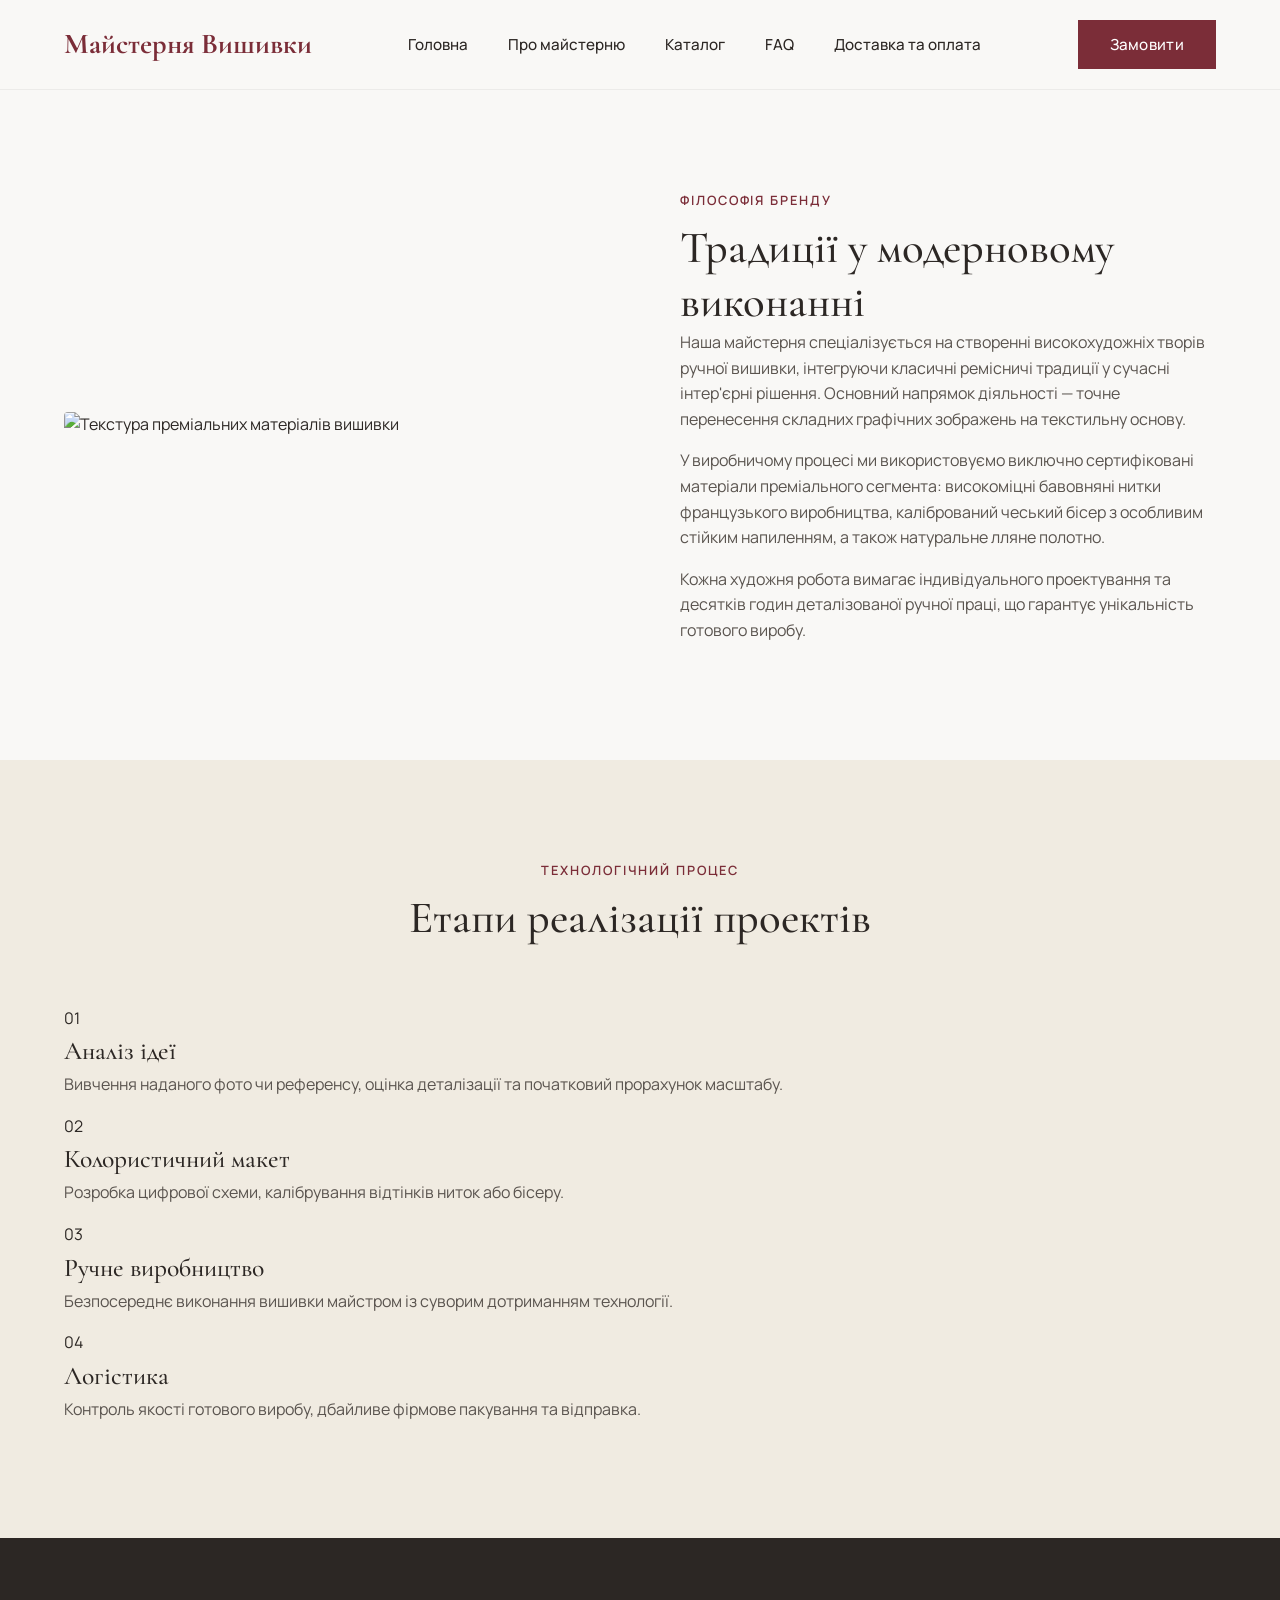
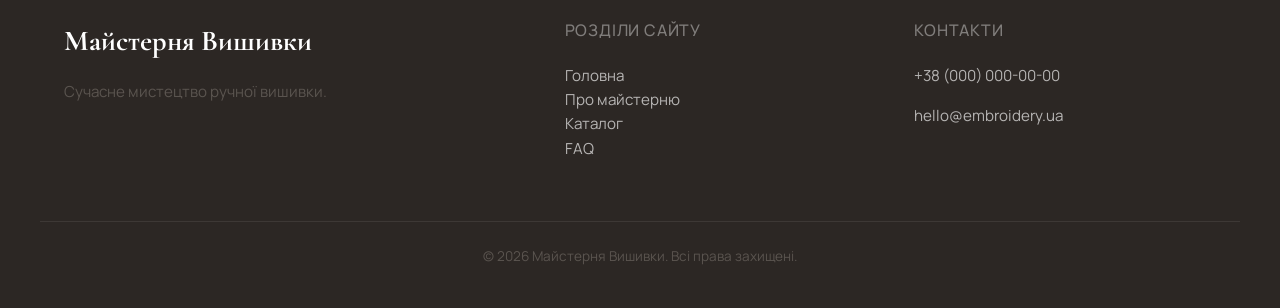
==== about.html @ 7879679a "Update about.html" ====
<!DOCTYPE html>
<html lang="uk">
<head>
  <meta charset="UTF-8">
  <meta name="viewport" content="width=device-width, initial-scale=1.0">
  <title>Про майстерню | Майстерня Вишивки</title>
  
  <link rel="preconnect" href="https://fonts.googleapis.com">
  <link rel="preconnect" href="https://fonts.gstatic.com" crossorigin>
  <link href="https://fonts.googleapis.com/css2?family=Cormorant+Garamond:wght@400;500;600;700&family=Manrope:wght@300;400;500;600&display=swap" rel="stylesheet">
  <link rel="stylesheet" href="style.css">
</head>
<body>

  <header class="site-header">
    <div class="container header-inner">
      <a href="index.html" class="logo">Майстерня Вишивки</a>
      
      <nav class="main-nav" id="main-nav">
        <ul class="nav-list">
          <li><a href="index.html" class="nav-link">Головна</a></li>
          <li><a href="about.html" class="nav-link active">Про майстерню</a></li>
          <li><a href="catalog.html" class="nav-link">Каталог</a></li>
          <li><a href="faq.html" class="nav-link">FAQ</a></li>
          <li><a href="contacts.html" class="nav-link">Доставка та оплата</a></li>
        </ul>
      </nav>

      <button class="btn btn-primary header-btn js-open-modal" data-product="Консультація зі сторінки Про нас">Замовити</button>
      <button class="burger-menu" id="burger-menu" aria-label="Відкрити меню">
        <span></span><span></span><span></span>
      </button>
    </div>
  </header>

  <main>
    <section class="about-page section-padding">
      <div class="container about-container">
        <div class="about-text fade-up">
          <span class="subtitle">Філософія бренду</span>
          <h2>Традиції у модерновому виконанні</h2>
          <p>Наша майстерня спеціалізується на створенні високохудожніх творів ручної вишивки, інтегруючи класичні ремісничі традиції у сучасні інтер'єрні рішення. Основний напрямок діяльності — точне перенесення складних графічних зображень на текстильну основу.</p>
          <p>У виробничому процесі ми використовуємо виключно сертифіковані матеріали преміального сегмента: високоміцні бавовняні нитки французького виробництва, калібрований чеський бісер з особливим стійким напиленням, а також натуральне лляне полотно.</p>
          <p>Кожна художня робота вимагає індивідуального проектування та десятків годин деталізованої ручної праці, що гарантує унікальність готового виробу.</p>
        </div>
        <div class="about-image fade-up delay-1">
          <!-- Зображення процесу або текстури матеріалів -->
          <img src="https://images.unsplash.com/photo-1606760227091-3dd870d97f1d?auto=format&fit=crop&w=800&q=80" alt="Текстура преміальних матеріалів вишивки">
        </div>
      </div>
    </section>

    <!-- Секція процесів -->
    <section class="steps section-padding" style="background-color: var(--highlight-bg);">
      <div class="container">
        <div class="section-header center fade-up">
          <span class="subtitle">Технологічний процес</span>
          <h2>Етапи реалізації проектів</h2>
        </div>
        <div class="steps-grid">
          <div class="step-item fade-up">
            <div class="step-number">01</div>
            <h3>Аналіз ідеї</h3>
            <p>Вивчення наданого фото чи референсу, оцінка деталізації та початковий прорахунок масштабу.</p>
          </div>
          <div class="step-item fade-up delay-1">
            <div class="step-number">02</div>
            <h3>Колористичний макет</h3>
            <p>Розробка цифрової схеми, калібрування відтінків ниток або бісеру.</p>
          </div>
          <div class="step-item fade-up delay-2">
            <div class="step-number">03</div>
            <h3>Ручне виробництво</h3>
            <p>Безпосереднє виконання вишивки майстром із суворим дотриманням технології.</p>
          </div>
          <div class="step-item fade-up delay-1">
            <div class="step-number">04</div>
            <h3>Логістика</h3>
            <p>Контроль якості готового виробу, дбайливе фірмове пакування та відправка.</p>
          </div>
        </div>
      </div>
    </section>
  </main>

  <footer class="site-footer">
    <div class="container footer-container">
      <div class="footer-brand">
        <span class="logo">Майстерня Вишивки</span>
        <p>Сучасне мистецтво ручної вишивки.</p>
      </div>
      <div class="footer-links">
        <h4>Розділи сайту</h4>
        <ul>
          <li><a href="index.html">Головна</a></li>
          <li><a href="about.html">Про майстерню</a></li>
          <li><a href="catalog.html">Каталог</a></li>
          <li><a href="faq.html">FAQ</a></li>
        </ul>
      </div>
      <div class="footer-contacts">
        <h4>Контакти</h4>
        <p><a href="tel:+380000000000">+38 (000) 000-00-00</a></p>
        <p><a href="mailto:hello@embroidery.ua">hello@embroidery.ua</a></p>
      </div>
    </div>
    <div class="footer-bottom container">
      <p>&copy; 2026 Майстерня Вишивки. Всі права захищені.</p>
    </div>
  </footer>

  <!-- Модальне вікно -->
  <div class="modal-overlay" id="order-modal" aria-hidden="true">
    <div class="modal-content">
      <button class="close-modal js-close-modal" aria-label="Закрити">&times;</button>
      <h2 class="modal-title">Обговорити замовлення</h2>
      <form class="order-form" id="order-form">
        <div class="form-group">
          <label for="user-name">Ім'я</label>
          <input type="text" id="user-name" name="name" required>
        </div>
        <div class="form-group">
          <label for="user-contact">Телефон або Месенджер</label>
          <input type="text" id="user-contact" name="contact" required>
        </div>
        <div class="form-group">
          <label for="work-format">Матеріал виконання</label>
          <select id="work-format" name="format">
            <option value="thread">Преміальні нитки муліне</option>
            <option value="beads">Калібрований чеський бісер</option>
            <option value="mixed">Змішана художня техніка</option>
          </select>
        </div>
        <div class="form-group">
          <label for="user-comment">Опис ідеї</label>
          <textarea id="user-comment" name="comment" rows="4"></textarea>
        </div>
        <button type="submit" class="btn btn-primary submit-btn">Відправити заявку</button>
        <div class="form-message" id="form-message"></div>
      </form>
    </div>
  </div>

  <script src="script.js"></script>
</body>
</html>
---- style.css ----
:root {
  --bg-color: #F9F8F6;
  --text-color: #2C2724;
  --text-light: #5A544F;
  --accent-color: #7B2D38;
  --accent-hover: #5A2028;
  --highlight-bg: #F0EBE1;
  --white: #FFFFFF;
  
  --font-serif: 'Cormorant Garamond', serif;
  --font-sans: 'Manrope', sans-serif;
  
  --transition: 0.4s cubic-bezier(0.25, 0.46, 0.45, 0.94);
}

* { box-sizing: border-box; margin: 0; padding: 0; }
html { scroll-behavior: smooth; }
body { font-family: var(--font-sans); background-color: var(--bg-color); color: var(--text-color); line-height: 1.6; font-size: 16px; overflow-x: hidden; }

h1, h2, h3, h4 { font-family: var(--font-serif); font-weight: 500; color: var(--text-color); }
h1 { font-size: clamp(2.5rem, 6vw, 4.2rem); line-height: 1.1; }
h2 { font-size: clamp(2rem, 4vw, 2.8rem); line-height: 1.2; }
h3 { font-size: 1.6rem; }
p { color: var(--text-light); margin-bottom: 1rem; }
a { color: inherit; text-decoration: none; transition: var(--transition); }
ul { list-style: none; }
button { font-family: inherit; cursor: pointer; border: none; background: none; }

.container { width: 100%; max-width: 1200px; margin: 0 auto; padding: 0 24px; }
.section-padding { padding: 100px 0; }
.center { text-align: center; }

.subtitle { display: block; font-size: 0.8rem; text-transform: uppercase; letter-spacing: 0.15em; color: var(--accent-color); font-weight: 600; margin-bottom: 12px; }
.section-header { margin-bottom: 60px; }

/* Buttons */
.btn { display: inline-block; padding: 14px 32px; font-size: 0.95rem; font-weight: 500; transition: var(--transition); letter-spacing: 0.02em; }
.btn-primary { background-color: var(--accent-color); color: var(--white); }
.btn-primary:hover { background-color: var(--accent-hover); transform: translateY(-2px); }
.btn-secondary { background-color: transparent; color: var(--text-color); border-bottom: 1px solid var(--text-color); padding: 14px 0; margin-left: 24px; }
.btn-secondary:hover { color: var(--accent-color); border-color: var(--accent-color); }
.btn-outline { border: 1px solid rgba(44, 39, 36, 0.3); color: var(--text-color); padding: 12px 24px; width: 100%; text-align: center; transition: all 0.3s ease; }
.btn-outline:hover { border-color: var(--accent-color); color: var(--white); background-color: var(--accent-color); }

/* Header */
.site-header { position: sticky; top: 0; z-index: 100; background-color: rgba(249, 248, 246, 0.95); backdrop-filter: blur(8px); border-bottom: 1px solid rgba(44, 39, 36, 0.06); padding: 20px 0; }
.header-inner { display: flex; justify-content: space-between; align-items: center; }
.logo { font-family: var(--font-serif); font-size: 1.8rem; font-weight: 700; color: var(--accent-color); }
.nav-list { display: none; gap: 40px; }
.nav-link { font-size: 0.95rem; font-weight: 500; }
.nav-link:hover { color: var(--accent-color); }
.header-btn { display: none; }

.burger-menu { display: flex; flex-direction: column; gap: 6px; width: 28px; z-index: 102; }
.burger-menu span { display: block; width: 100%; height: 2px; background-color: var(--text-color); transition: var(--transition); }
.burger-menu.active span:nth-child(1) { transform: translateY(8px) rotate(45deg); }
.burger-menu.active span:nth-child(2) { opacity: 0; }
.burger-menu.active span:nth-child(3) { transform: translateY(-8px) rotate(-45deg); }

.main-nav.active { position: fixed; top: 0; left: 0; width: 100%; height: 100vh; background-color: var(--bg-color); display: flex; align-items: center; justify-content: center; z-index: 101; }
.main-nav.active .nav-list { display: flex; flex-direction: column; align-items: center; gap: 32px; }
@media (min-width: 992px) { .burger-menu { display: none; } .nav-list { display: flex; } .header-btn { display: block; } }

/* Hero & About */
.hero-container { display: grid; gap: 48px; align-items: center; padding-top: 40px;}
.hero-image img, .about-image img { width: 100%; object-fit: cover; border-radius: 4px; }
.hero-image img { height: 55vh; }
.about-container { display: grid; gap: 48px; align-items: center; }
.about-image img { aspect-ratio: 4/5; }
@media (min-width: 992px) { .hero-container, .about-container { grid-template-columns: 1fr 1fr; gap: 80px; } .hero-image img { height: 75vh; } .about-image { order: -1; } }

/* Catalog Animations & Grid */
.catalog-grid { display: grid; grid-template-columns: 1fr; gap: 48px; }
.product-card { 
  display: flex; 
  flex-direction: column; 
  gap: 20px; 
  background: var(--white);
  padding: 16px;
  border-radius: 8px;
  box-shadow: 0 4px 20px rgba(0,0,0,0.03);
  transition: transform 0.4s ease, box-shadow 0.4s ease;
}

/* Анімація наведення миші на картку */
.product-card:hover {
  transform: translateY(-10px);
  box-shadow: 0 15px 35px rgba(123, 45, 56, 0.08);
}

.card-image { overflow: hidden; border-radius: 4px; }
.card-image img { width: 100%; aspect-ratio: 3/4; object-fit: cover; transition: transform 0.8s ease; }
.product-card:hover .card-image img { transform: scale(1.05); }

.card-title { font-size: 1.3rem; margin-bottom: 4px; }
.card-technique { font-size: 0.9rem; color: var(--text-light); margin-bottom: 16px; }

@media (min-width: 768px) { .catalog-grid { grid-template-columns: repeat(2, 1fr); } }
@media (min-width: 1024px) { .catalog-grid { grid-template-columns: repeat(3, 1fr); gap: 30px; } }

/* Animations Scroll Reveal */
.fade-up {
  opacity: 0;
  transform: translateY(40px);
  transition: opacity 0.8s ease-out, transform 0.8s ease-out;
}
.fade-up.visible {
  opacity: 1;
  transform: translateY(0);
}
.delay-1 { transition-delay: 0.2s; }
.delay-2 { transition-delay: 0.4s; }

/* Info & Accordion */
.info-container { display: grid; gap: 64px; }
.accordion-item { border-bottom: 1px solid rgba(44, 39, 36, 0.12); }
.accordion-header { width: 100%; text-align: left; padding: 24px 0; font-size: 1.1rem; color: var(--text-color); display: flex; justify-content: space-between; align-items: center; font-weight: 500; }
.accordion-header::after { content: '+'; font-size: 1.4rem; color: var(--accent-color); transition: var(--transition); }
.accordion-item.active .accordion-header::after { transform: rotate(45deg); }
.accordion-content { max-height: 0; overflow: hidden; transition: max-height 0.3s ease; }
.accordion-item.active .accordion-content { max-height: 500px; }
.accordion-content p { padding-bottom: 24px; font-size: 0.95rem; }
@media (min-width: 992px) { .info-container { grid-template-columns: 1fr 1fr; gap: 90px; } }

/* Footer */
.site-footer { background-color: var(--text-color); color: var(--white); padding: 80px 0 24px; font-size: 0.95rem; }
.site-footer a { color: rgba(255, 255, 255, 0.65); }
.site-footer a:hover { color: var(--white); }
.site-footer .logo { color: var(--white); display: inline-block; margin-bottom: 16px; }
.footer-container { display: grid; gap: 48px; margin-bottom: 60px; }
.footer-links h4, .footer-contacts h4 { font-family: var(--font-sans); font-size: 1rem; text-transform: uppercase; letter-spacing: 0.05em; margin-bottom: 20px; color: rgba(255, 255, 255, 0.4); }
.footer-bottom { text-align: center; border-top: 1px solid rgba(255, 255, 255, 0.08); padding-top: 24px; font-size: 0.85rem; color: rgba(255, 255, 255, 0.4); }
@media (min-width: 768px) { .footer-container { grid-template-columns: 1.5fr 1fr 1fr; } }

/* Modal Form */
.modal-overlay { position: fixed; top: 0; left: 0; width: 100%; height: 100%; background-color: rgba(44, 39, 36, 0.6); backdrop-filter: blur(5px); z-index: 1000; display: flex; align-items: center; justify-content: center; opacity: 0; visibility: hidden; transition: var(--transition); }
.modal-overlay.active { opacity: 1; visibility: visible; }
.modal-content { background-color: var(--highlight-bg); width: 100%; max-width: 500px; padding: 48px; position: relative; transform: translateY(30px); transition: var(--transition); border-radius: 8px; }
.modal-overlay.active .modal-content { transform: translateY(0); }
.close-modal { position: absolute; top: 20px; right: 24px; font-size: 2rem; color: var(--text-color); }

.form-group { margin-bottom: 20px; }
.form-group label { display: block; font-size: 0.85rem; text-transform: uppercase; margin-bottom: 6px; font-weight: 600; }
.form-group input, .form-group select, .form-group textarea { width: 100%; padding: 12px; border: 1px solid rgba(44, 39, 36, 0.2); border-radius: 4px; font-family: inherit; }
.form-group input:focus, .form-group select:focus, .form-group textarea:focus { outline: none; border-color: var(--accent-color); }
.submit-btn { width: 100%; margin-top: 10px; border-radius: 4px;}
.form-message { margin-top: 15px; text-align: center; font-weight: 500; }
.form-message.success { color: #2E7D32; }
.form-message.error { color: var(--accent-color); }
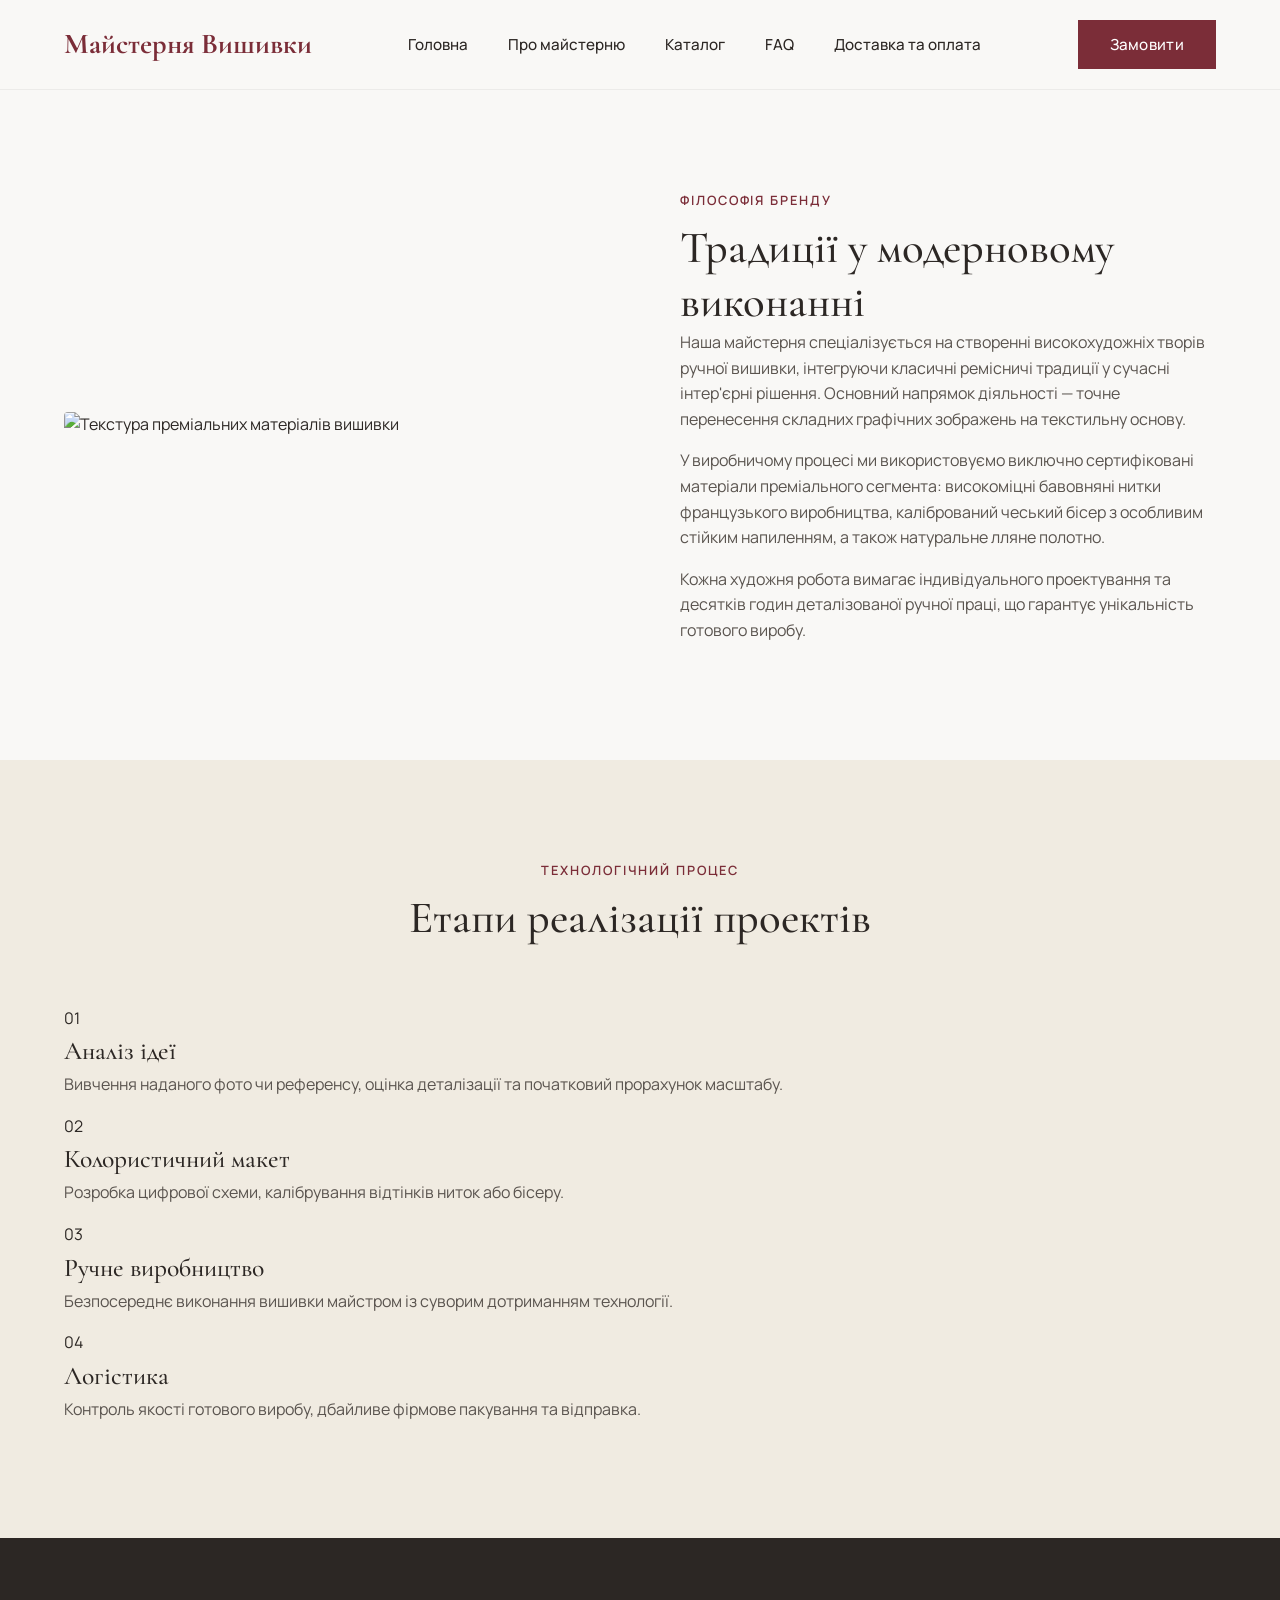
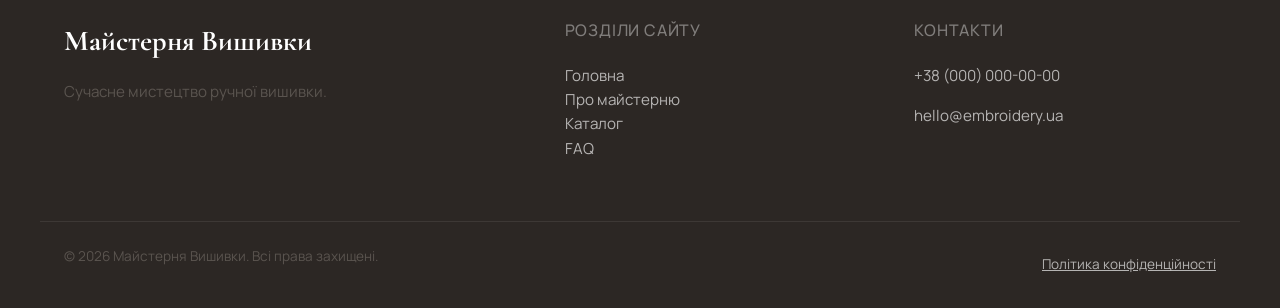
==== commit 7f7c60cd: "Update about.html" ====
--- a/about.html
+++ b/about.html
@@ -22,7 +22,7 @@
           <li><a href="about.html" class="nav-link active">Про майстерню</a></li>
           <li><a href="catalog.html" class="nav-link">Каталог</a></li>
           <li><a href="faq.html" class="nav-link">FAQ</a></li>
-          <li><a href="contacts.html" class="nav-link">Доставка та оплата</a></li>
+          <li><a href="delivery.html" class="nav-link">Доставка та оплата</a></li>
         </ul>
       </nav>
 
@@ -104,8 +104,9 @@
         <p><a href="mailto:hello@embroidery.ua">hello@embroidery.ua</a></p>
       </div>
     </div>
-    <div class="footer-bottom container">
+   <div class="footer-bottom container" style="display: flex; justify-content: space-between; align-items: center; flex-wrap: wrap;">
       <p>&copy; 2026 Майстерня Вишивки. Всі права захищені.</p>
+      <a href="privacy.html" style="font-size: 0.85rem; text-decoration: underline;">Політика конфіденційності</a>
     </div>
   </footer>
 
--- a/style.css
+++ b/style.css
@@ -147,3 +147,130 @@
 .form-message { margin-top: 15px; text-align: center; font-weight: 500; }
 .form-message.success { color: #2E7D32; }
 .form-message.error { color: var(--accent-color); }
+
+/* ================= Сторінка Доставка та Оплата (delivery.html) ================= */
+
+.contacts-page {
+  padding-bottom: 100px;
+}
+
+/* Сітка контактів (телефон, email, месенджери) */
+.contacts-grid {
+  display: grid;
+  grid-template-columns: repeat(auto-fit, minmax(250px, 1fr));
+  gap: 30px;
+  text-align: center;
+  margin-bottom: 60px;
+}
+
+.contact-item h3 {
+  font-family: var(--font-sans);
+  font-size: 1.1rem;
+  margin-bottom: 12px;
+  text-transform: uppercase;
+  letter-spacing: 0.05em;
+  color: var(--accent-color);
+}
+
+.contact-item p { 
+  margin-bottom: 5px; 
+  font-size: 1.05rem; 
+}
+
+/* Картки Доставка і Оплата */
+.info-cards-wrapper {
+  display: flex;
+  flex-direction: column;
+  gap: 30px;
+  max-width: 900px;
+  margin: 0 auto 60px;
+}
+
+.info-card {
+  display: flex;
+  gap: 24px;
+  background-color: var(--white);
+  padding: 35px;
+  border-radius: 12px;
+  box-shadow: 0 4px 20px rgba(0, 0, 0, 0.03);
+  border: 1px solid rgba(44, 39, 36, 0.06);
+  transition: transform 0.3s ease, box-shadow 0.3s ease;
+}
+
+.info-card:hover {
+  transform: translateY(-5px);
+  box-shadow: 0 10px 30px rgba(123, 45, 56, 0.08);
+  border-color: rgba(123, 45, 56, 0.15);
+}
+
+.info-icon {
+  flex-shrink: 0;
+  width: 64px;
+  height: 64px;
+  background-color: var(--highlight-bg); /* Світло-молочний фон іконки */
+  border-radius: 16px;
+  display: flex;
+  align-items: center;
+  justify-content: center;
+  color: var(--accent-color); /* Бордовий колір іконки */
+}
+
+.info-icon svg { 
+  width: 32px; 
+  height: 32px; 
+}
+
+.info-content h3 {
+  font-family: var(--font-sans);
+  font-size: 1.4rem;
+  font-weight: 600;
+  margin-bottom: 16px;
+  color: var(--text-color);
+}
+
+.info-content p {
+  font-size: 0.95rem; 
+  line-height: 1.6; 
+  margin-bottom: 12px; 
+  color: var(--text-light);
+}
+
+.info-content p:last-child { 
+  margin-bottom: 0; 
+}
+
+.info-content strong { 
+  color: var(--text-color); 
+  font-weight: 600; 
+}
+
+/* Форма на сторінці Доставка та Оплата */
+.inline-form {
+  max-width: 600px;
+  margin: 0 auto;
+  background: var(--white);
+  padding: 40px;
+  border-radius: 8px;
+  box-shadow: 0 4px 20px rgba(0, 0, 0, 0.03);
+  border: 1px solid rgba(44, 39, 36, 0.06);
+}
+
+/* Адаптивність для телефонів */
+@media (max-width: 768px) {
+  .info-card { 
+    flex-direction: column; 
+    gap: 20px; 
+    padding: 24px; 
+  }
+  .info-icon { 
+    width: 54px; 
+    height: 54px; 
+  }
+  .info-icon svg { 
+    width: 28px; 
+    height: 28px; 
+  }
+  .inline-form {
+    padding: 24px;
+  }
+}
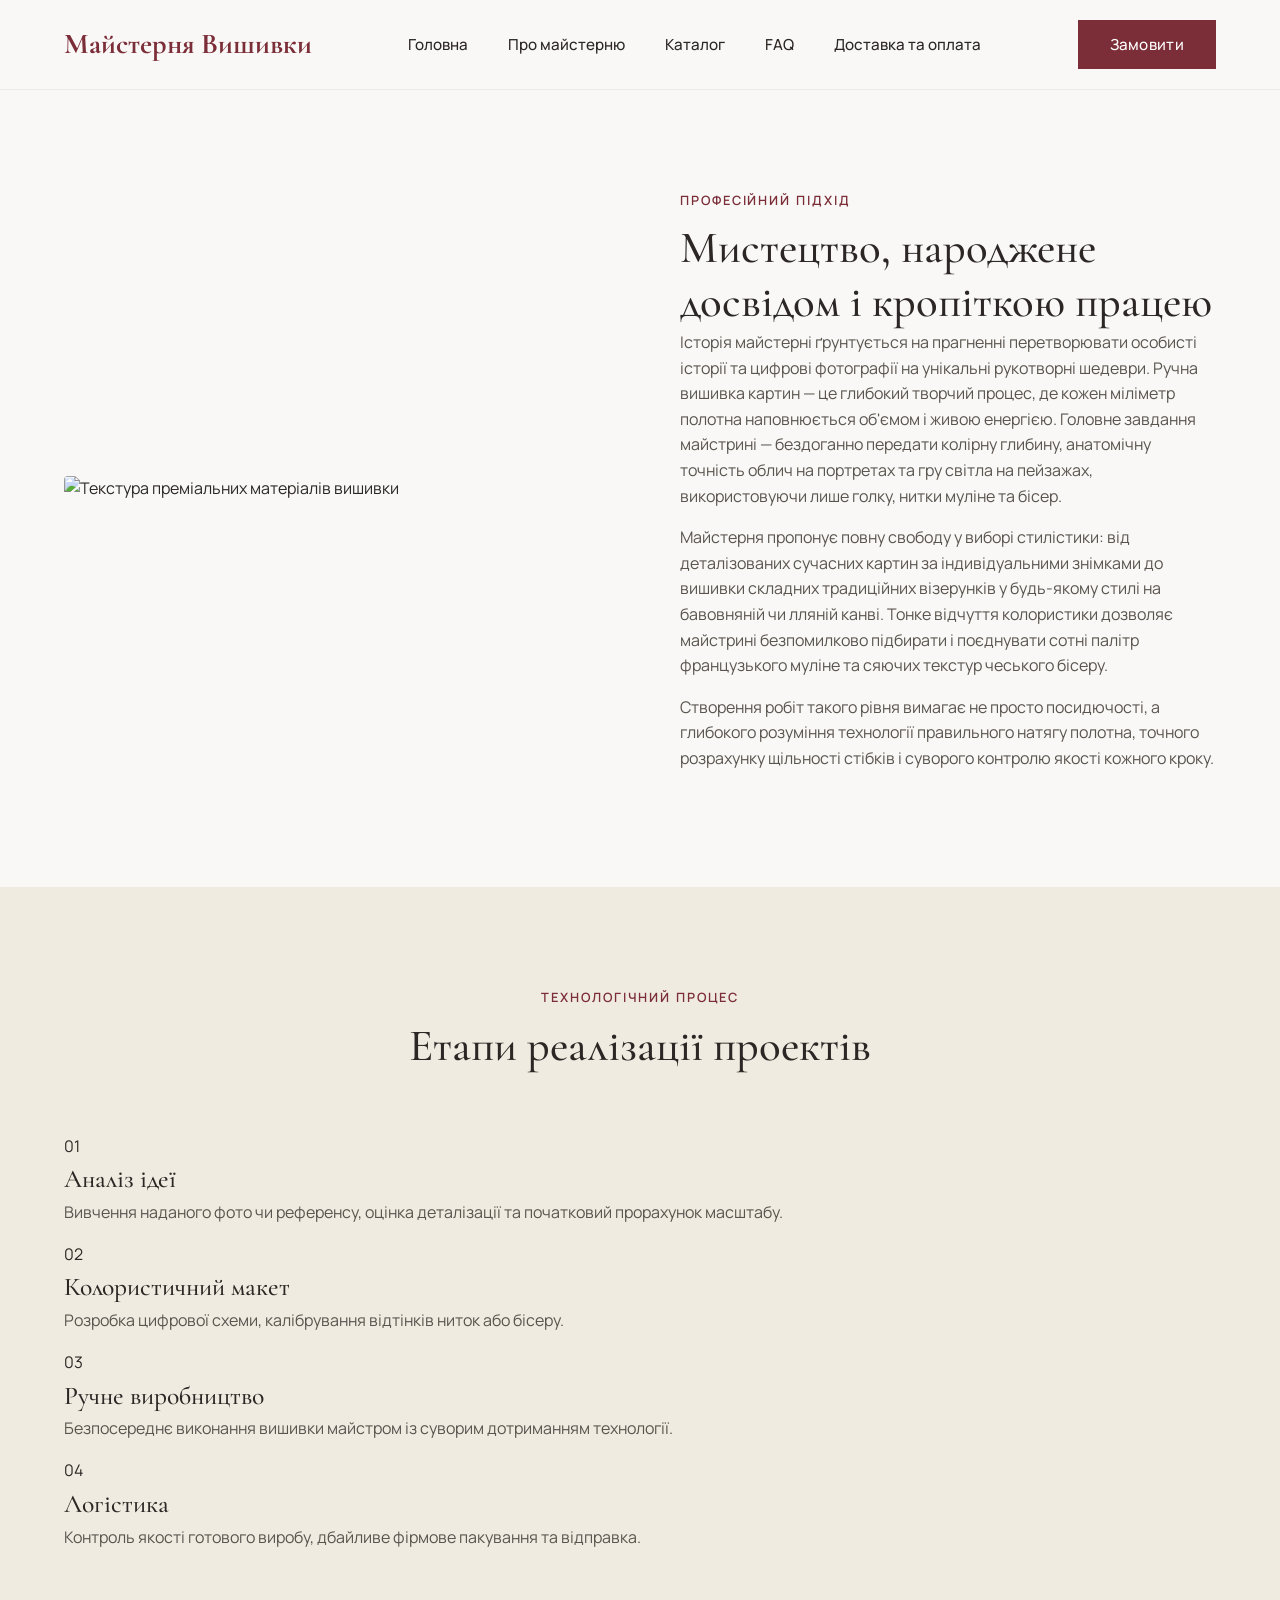
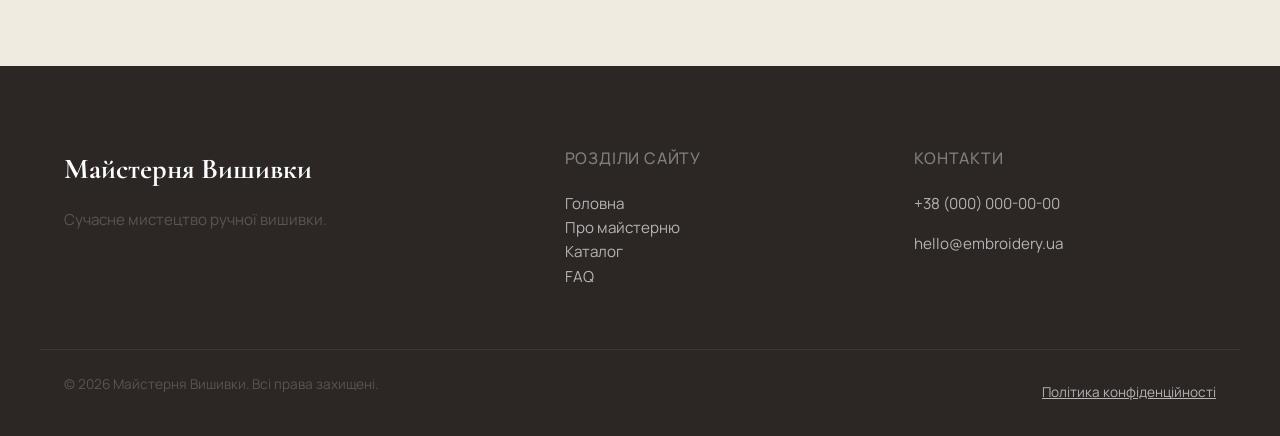
==== commit bbe4db13: "Update about.html" ====
--- a/about.html
+++ b/about.html
@@ -36,12 +36,12 @@
   <main>
     <section class="about-page section-padding">
       <div class="container about-container">
-        <div class="about-text fade-up">
-          <span class="subtitle">Філософія бренду</span>
-          <h2>Традиції у модерновому виконанні</h2>
-          <p>Наша майстерня спеціалізується на створенні високохудожніх творів ручної вишивки, інтегруючи класичні ремісничі традиції у сучасні інтер'єрні рішення. Основний напрямок діяльності — точне перенесення складних графічних зображень на текстильну основу.</p>
-          <p>У виробничому процесі ми використовуємо виключно сертифіковані матеріали преміального сегмента: високоміцні бавовняні нитки французького виробництва, калібрований чеський бісер з особливим стійким напиленням, а також натуральне лляне полотно.</p>
-          <p>Кожна художня робота вимагає індивідуального проектування та десятків годин деталізованої ручної праці, що гарантує унікальність готового виробу.</p>
+<div class="about-text fade-up">
+          <span class="subtitle">Професійний підхід</span>
+          <h2>Мистецтво, народжене досвідом і кропіткою працею</h2>
+          <p>Історія майстерні ґрунтується на прагненні перетворювати особисті історії та цифрові фотографії на унікальні рукотворні шедеври. Ручна вишивка картин — це глибокий творчий процес, де кожен міліметр полотна наповнюється об'ємом і живою енергією. Головне завдання майстрині — бездоганно передати колірну глибину, анатомічну точність облич на портретах та гру світла на пейзажах, використовуючи лише голку, нитки муліне та бісер.</p>
+          <p>Майстерня пропонує повну свободу у виборі стилістики: від деталізованих сучасних картин за індивідуальними знімками до вишивки складних традиційних візерунків у будь-якому стилі на бавовняній чи лляній канві. Тонке відчуття колористики дозволяє майстрині безпомилково підбирати і поєднувати сотні палітр французького муліне та сяючих текстур чеського бісеру.</p>
+          <p>Створення робіт такого рівня вимагає не просто посидючості, а глибокого розуміння технології правильного натягу полотна, точного розрахунку щільності стібків і суворого контролю якості кожного кроку.</p>
         </div>
         <div class="about-image fade-up delay-1">
           <!-- Зображення процесу або текстури матеріалів -->
--- a/style.css
+++ b/style.css
@@ -274,3 +274,111 @@
     padding: 24px;
   }
 }
+/* Ціна у картках каталогу */
+.card-price {
+  font-size: 1.1rem;
+  font-weight: 700;
+  color: var(--accent-color);
+  margin-top: -10px;
+  margin-bottom: 20px;
+}
+
+.card-technique {
+  margin-bottom: 5px !important;
+}
+
+/* ================= Сторінка окремого виробу (product.html) ================= */
+
+.breadcrumbs {
+  padding: 20px 24px 0;
+  font-size: 0.9rem;
+  color: var(--text-light);
+}
+
+.breadcrumbs a {
+  color: var(--accent-color);
+  font-weight: 500;
+}
+
+.product-layout {
+  display: grid;
+  gap: 40px;
+}
+
+@media (min-width: 992px) {
+  .product-layout {
+    grid-template-columns: 1.1fr 0.9fr;
+    gap: 60px;
+    align-items: start;
+  }
+}
+
+/* Галерея */
+.product-gallery {
+  display: flex;
+  flex-direction: column;
+  gap: 15px;
+}
+
+.main-image img {
+  width: 100%;
+  aspect-ratio: 4/5;
+  object-fit: cover;
+  border-radius: 8px;
+  border: 1px solid rgba(44, 39, 36, 0.06);
+}
+
+.thumbnail-list {
+  display: flex;
+  gap: 10px;
+  overflow-x: auto;
+  padding-bottom: 5px;
+}
+
+.thumbnail-list::-webkit-scrollbar {
+  height: 6px;
+}
+.thumbnail-list::-webkit-scrollbar-thumb {
+  background: rgba(44, 39, 36, 0.2);
+  border-radius: 4px;
+}
+
+.thumbnail {
+  width: 80px;
+  height: 80px;
+  object-fit: cover;
+  border-radius: 6px;
+  cursor: pointer;
+  border: 2px solid transparent;
+  transition: var(--transition);
+  opacity: 0.7;
+}
+
+.thumbnail:hover {
+  opacity: 1;
+}
+
+.thumbnail.active {
+  border-color: var(--accent-color);
+  opacity: 1;
+}
+
+/* Інфо про виріб */
+.product-title {
+  font-size: clamp(2rem, 4vw, 2.8rem);
+  margin-bottom: 10px;
+}
+
+.product-price {
+  font-size: 1.8rem;
+  font-weight: 700;
+  color: var(--accent-color);
+  margin-bottom: 25px;
+  font-family: var(--font-serif);
+}
+
+.product-description p {
+  font-size: 1.05rem;
+  margin-bottom: 30px;
+}
+
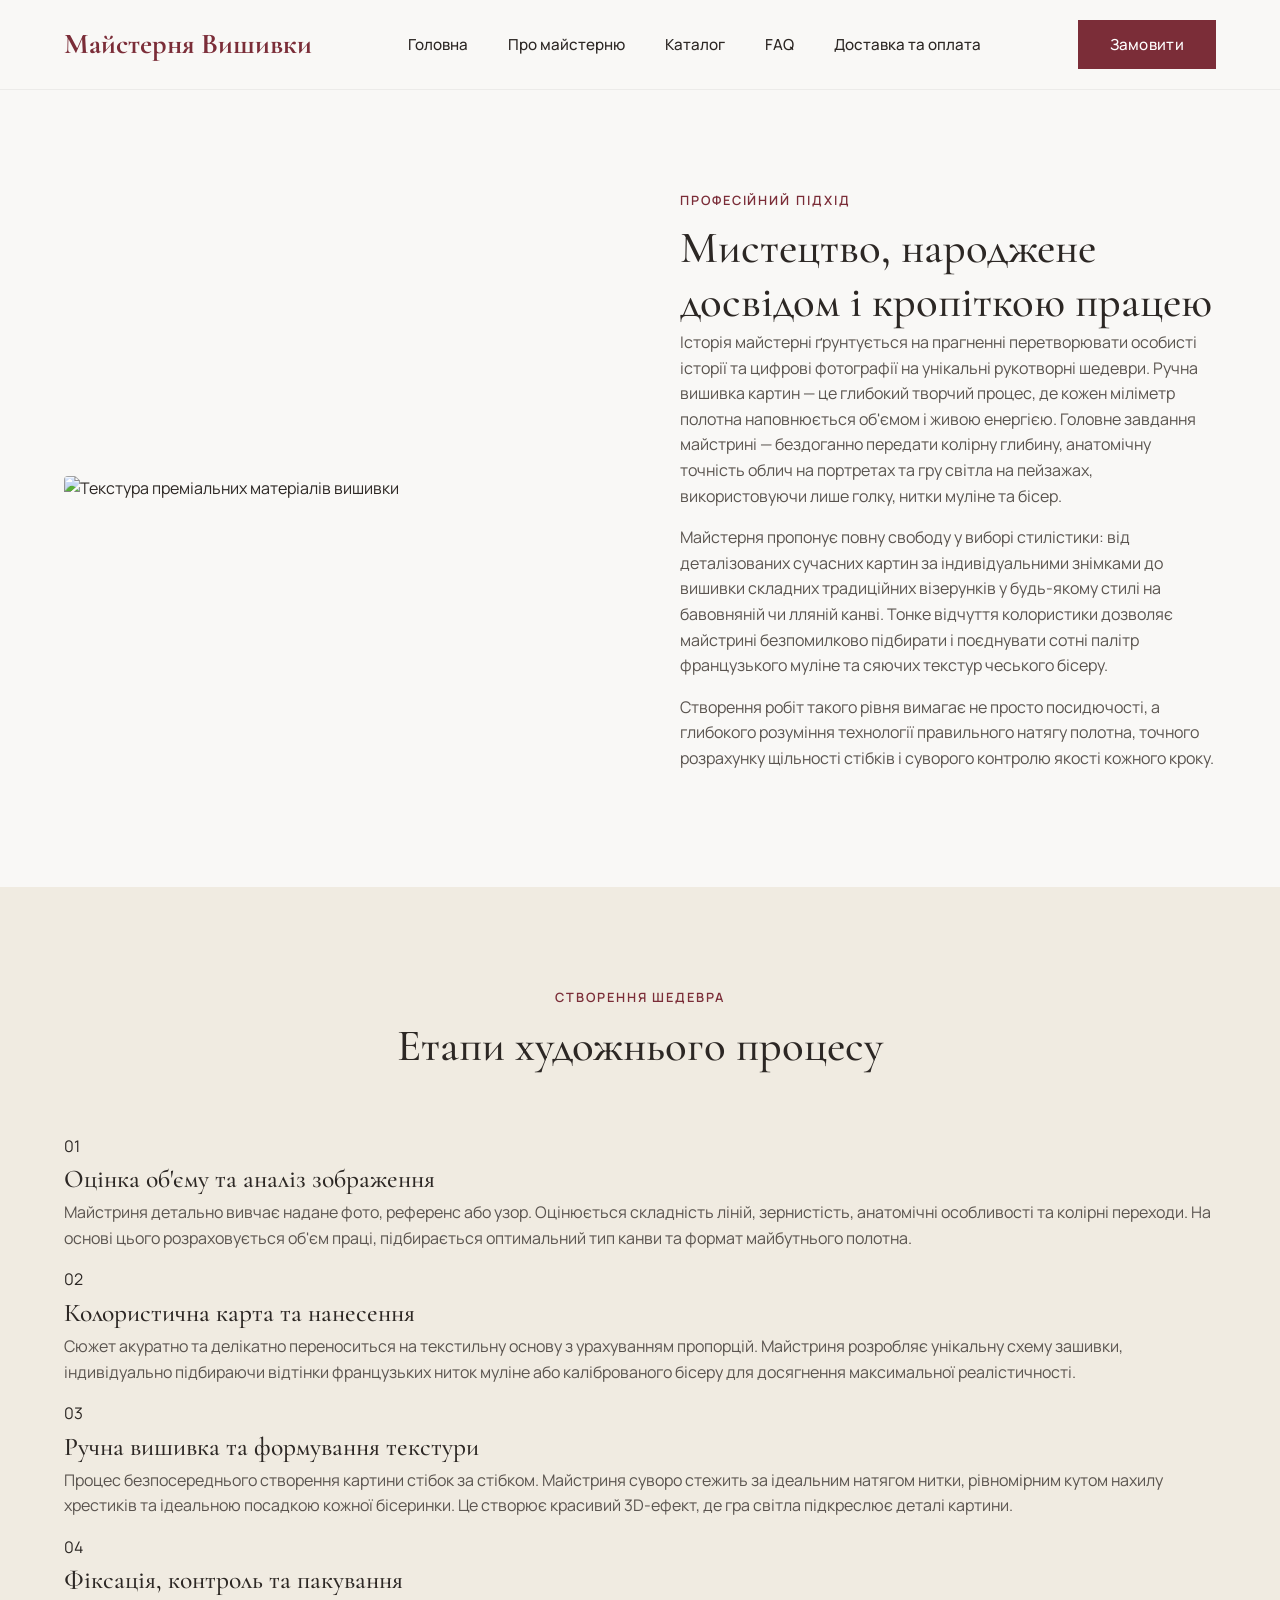
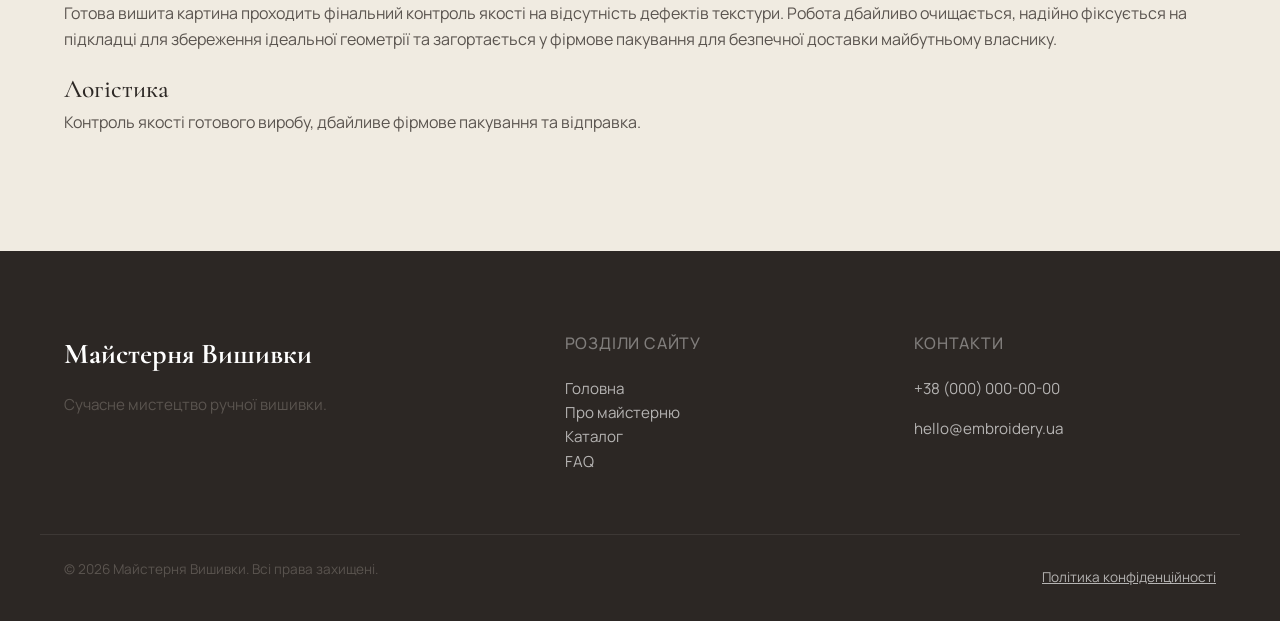
==== commit 519143d8: "Update about.html" ====
--- a/about.html
+++ b/about.html
@@ -53,28 +53,32 @@
     <!-- Секція процесів -->
     <section class="steps section-padding" style="background-color: var(--highlight-bg);">
       <div class="container">
-        <div class="section-header center fade-up">
-          <span class="subtitle">Технологічний процес</span>
-          <h2>Етапи реалізації проектів</h2>
+    <div class="section-header center fade-up">
+          <span class="subtitle">Створення шедевра</span>
+          <h2>Етапи художнього процесу</h2>
         </div>
         <div class="steps-grid">
           <div class="step-item fade-up">
             <div class="step-number">01</div>
-            <h3>Аналіз ідеї</h3>
-            <p>Вивчення наданого фото чи референсу, оцінка деталізації та початковий прорахунок масштабу.</p>
+            <h3>Оцінка об'єму та аналіз зображення</h3>
+            <p>Майстриня детально вивчає надане фото, референс або узор. Оцінюється складність ліній, зернистість, анатомічні особливості та колірні переходи. На основі цього розраховується об'єм праці, підбирається оптимальний тип канви та формат майбутнього полотна.</p>
           </div>
           <div class="step-item fade-up delay-1">
             <div class="step-number">02</div>
-            <h3>Колористичний макет</h3>
-            <p>Розробка цифрової схеми, калібрування відтінків ниток або бісеру.</p>
+            <h3>Колористична карта та нанесення</h3>
+            <p>Сюжет акуратно та делікатно переноситься на текстильну основу з урахуванням пропорцій. Майстриня розробляє унікальну схему зашивки, індивідуально підбираючи відтінки французьких ниток муліне або каліброваного бісеру для досягнення максимальної реалістичності.</p>
           </div>
           <div class="step-item fade-up delay-2">
             <div class="step-number">03</div>
-            <h3>Ручне виробництво</h3>
-            <p>Безпосереднє виконання вишивки майстром із суворим дотриманням технології.</p>
+            <h3>Ручна вишивка та формування текстури</h3>
+            <p>Процес безпосереднього створення картини стібок за стібком. Майстриня суворо стежить за ідеальним натягом нитки, рівномірним кутом нахилу хрестиків та ідеальною посадкою кожної бісеринки. Це створює красивий 3D-ефект, де гра світла підкреслює деталі картини.</p>
           </div>
           <div class="step-item fade-up delay-1">
             <div class="step-number">04</div>
+            <h3>Фіксація, контроль та пакування</h3>
+            <p>Готова вишита картина проходить фінальний контроль якості на відсутність дефектів текстури. Робота дбайливо очищається, надійно фіксується на підкладці для збереження ідеальної геометрії та загортається у фірмове пакування для безпечної доставки майбутньому власнику.</p>
+          </div>
+        </div>
             <h3>Логістика</h3>
             <p>Контроль якості готового виробу, дбайливе фірмове пакування та відправка.</p>
           </div>
